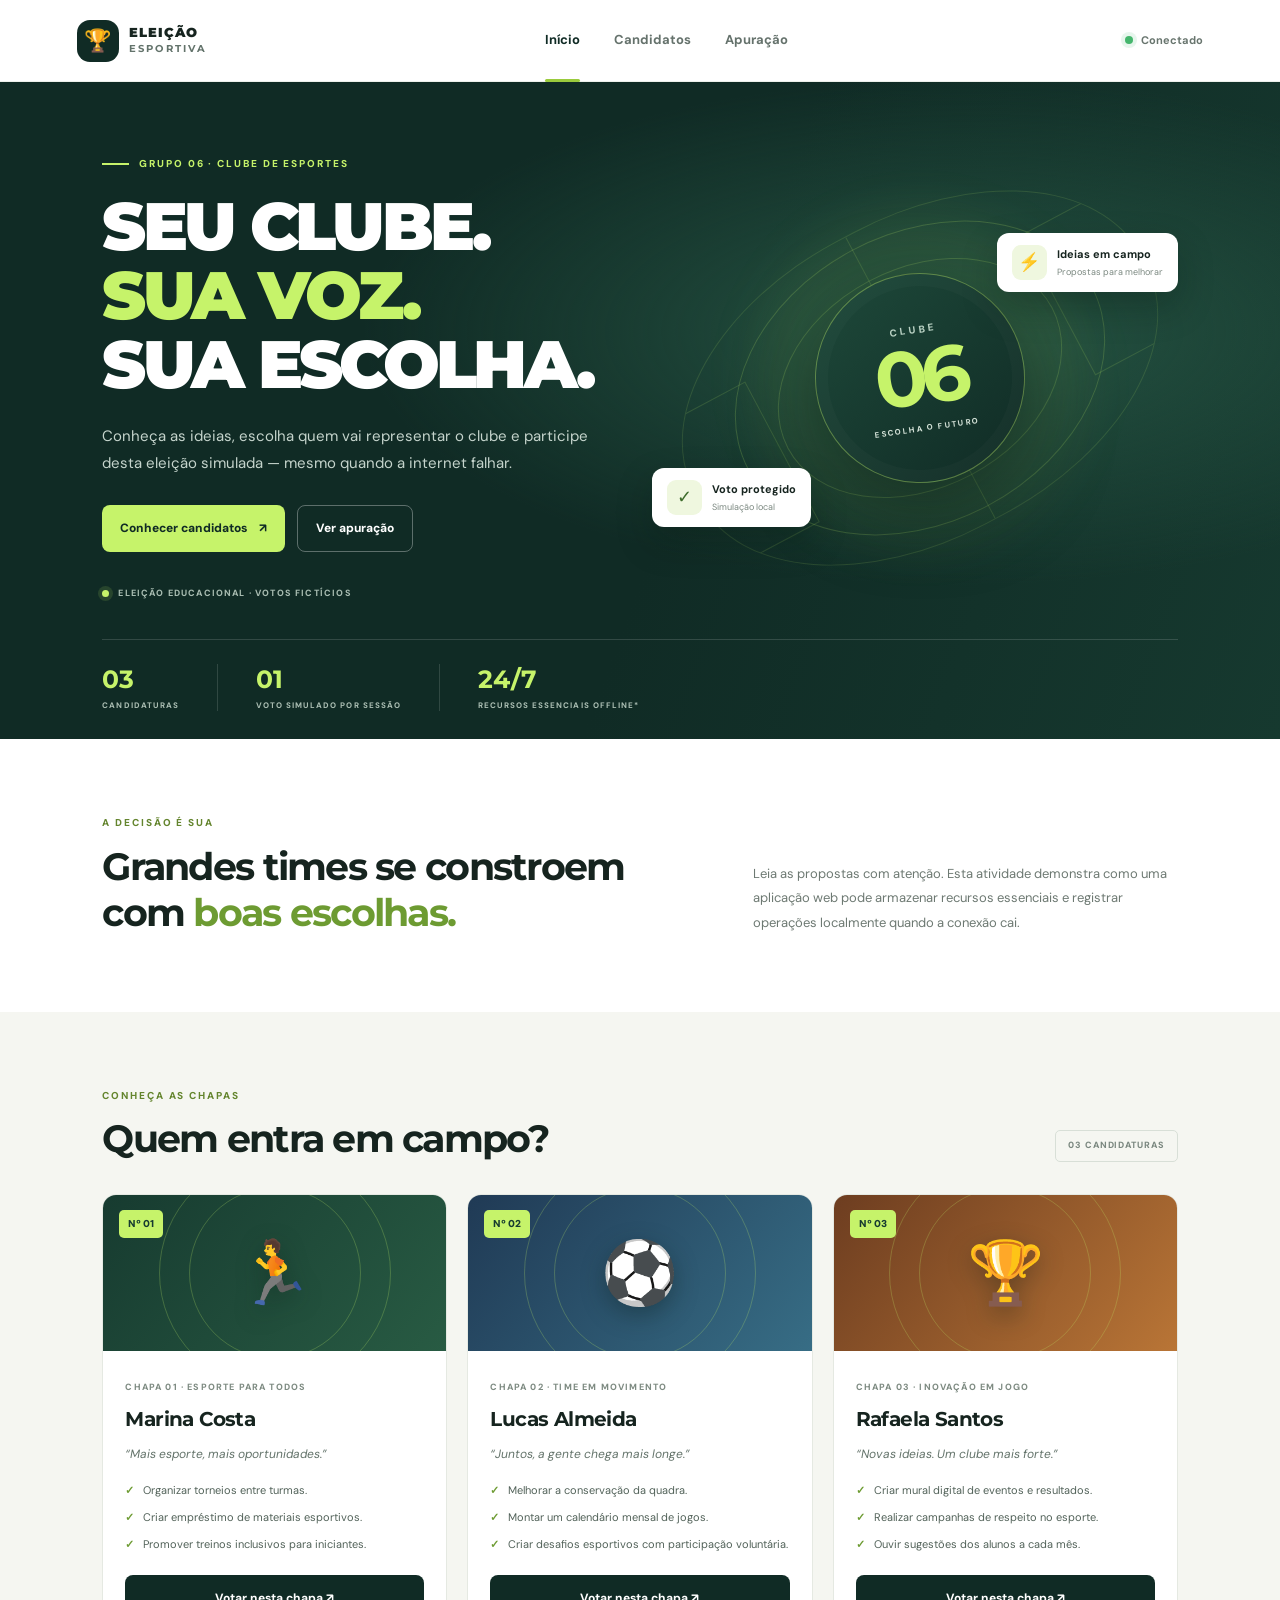
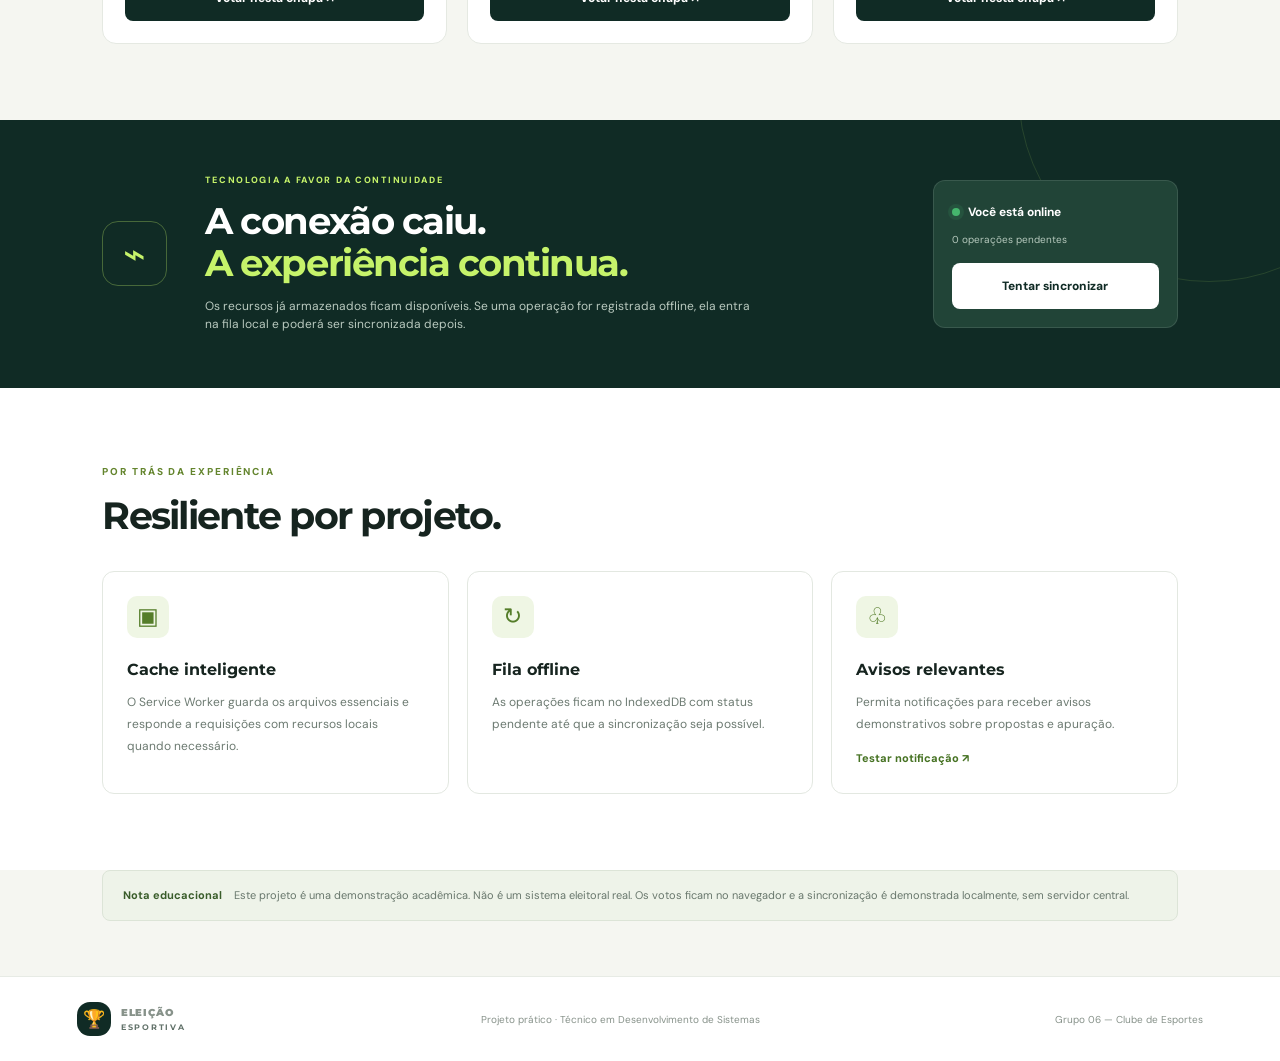
==== index.html @ e19febe4 "Add files via upload" ====
<!doctype html>
<html lang="pt-BR">
<head>
  <meta charset="utf-8">
  <meta name="viewport" content="width=device-width, initial-scale=1">
  <meta name="theme-color" content="#102b25">
  <meta name="description" content="Eleição simulada do Clube de Esportes — projeto educacional offline-first.">
  <title>Eleição Esportiva | Clube de Esportes</title>
  <link rel="icon" href="./assets/icon.svg" type="image/svg+xml">
  <link rel="manifest" href="./manifest.json">
  <link rel="preload" href="./style.css" as="style">
  <link rel="stylesheet" href="./style.css">
  <link rel="dns-prefetch" href="//fonts.googleapis.com">
  <link rel="dns-prefetch" href="//fonts.gstatic.com">
  <link rel="preconnect" href="https://fonts.googleapis.com">
  <link rel="preconnect" href="https://fonts.gstatic.com" crossorigin>
  <link href="https://fonts.googleapis.com/css2?family=DM+Sans:wght@400;500;600;700&family=Montserrat:wght@600;700;800;900&display=swap" rel="stylesheet">
  <link rel="prefetch" href="./resultado.html">
</head>
<body>
  <a class="skip-link" href="#conteudo">Pular para o conteúdo</a>
  <header class="topbar">
    <a class="brand" href="./index.html" aria-label="Eleição Esportiva, início">
      <span class="brand-mark" aria-hidden="true">🏆</span>
      <span><strong>ELEIÇÃO</strong><small>ESPORTIVA</small></span>
    </a>
    <nav class="nav" aria-label="Navegação principal">
      <a class="active" href="./index.html">Início</a>
      <a href="#candidatos">Candidatos</a>
      <a href="./resultado.html">Apuração</a>
    </nav>
    <div class="connection"><span id="connectionDot" class="status-dot"></span><span id="connectionText">Verificando conexão…</span></div>
  </header>

  <main id="conteudo">
    <section class="hero">
      <div class="hero-content">
        <p class="eyebrow"><span class="eyebrow-line"></span> GRUPO 06 · CLUBE DE ESPORTES</p>
        <h1>SEU CLUBE.<br><span>SUA VOZ.</span><br>SUA ESCOLHA.</h1>
        <p class="hero-copy">Conheça as ideias, escolha quem vai representar o clube e participe desta eleição simulada — mesmo quando a internet falhar.</p>
        <div class="hero-actions">
          <a class="button button-primary" href="#candidatos">Conhecer candidatos <span aria-hidden="true">↗</span></a>
          <a class="button button-ghost" href="./resultado.html">Ver apuração</a>
        </div>
        <div class="hero-note"><span class="live-pulse"></span> ELEIÇÃO EDUCACIONAL · VOTOS FICTÍCIOS</div>
      </div>
      <div class="hero-art" aria-label="Ilustração de campo esportivo">
        <div class="art-glow"></div>
        <div class="stadium-ring ring-one"></div><div class="stadium-ring ring-two"></div>
        <div class="stadium-score"><span>CLUBE</span><strong>06</strong><small>ESCOLHA O FUTURO</small></div>
        <div class="floating-card card-top"><span>⚡</span><div><strong>Ideias em campo</strong><small>Propostas para melhorar</small></div></div>
        <div class="floating-card card-bottom"><span>✓</span><div><strong>Voto protegido</strong><small>Simulação local</small></div></div>
        <div class="field-lines"><div class="field-mid"></div><div class="field-circle"></div><div class="field-box left"></div><div class="field-box right"></div></div>
      </div>
      <div class="hero-stats">
        <div><strong>03</strong><span>CANDIDATURAS</span></div>
        <div><strong>01</strong><span>VOTO SIMULADO POR SESSÃO</span></div>
        <div><strong>24/7</strong><span>RECURSOS ESSENCIAIS OFFLINE*</span></div>
      </div>
    </section>

    <section class="section intro-section">
      <div><p class="eyebrow dark-eyebrow">A DECISÃO É SUA</p><h2>Grandes times se constroem<br>com <span>boas escolhas.</span></h2></div>
      <p class="section-copy">Leia as propostas com atenção. Esta atividade demonstra como uma aplicação web pode armazenar recursos essenciais e registrar operações localmente quando a conexão cai.</p>
    </section>

    <section class="section candidates-section" id="candidatos">
      <div class="section-heading">
        <div><p class="eyebrow dark-eyebrow">CONHEÇA AS CHAPAS</p><h2>Quem entra em campo?</h2></div>
        <span class="section-counter">03 CANDIDATURAS</span>
      </div>
      <div id="candidateGrid" class="candidate-grid" aria-live="polite"></div>
    </section>

    <section class="offline-banner">
      <div class="offline-icon">⌁</div>
      <div><p class="eyebrow">TECNOLOGIA A FAVOR DA CONTINUIDADE</p><h2>A conexão caiu.<br><span>A experiência continua.</span></h2><p>Os recursos já armazenados ficam disponíveis. Se uma operação for registrada offline, ela entra na fila local e poderá ser sincronizada depois.</p></div>
      <div class="offline-status-card"><span class="status-dot" id="bannerDot"></span><strong id="bannerStatus">Verificando status</strong><small id="pendingSummary">0 operações pendentes</small><button class="button button-light" id="syncButton" type="button">Tentar sincronizar</button></div>
    </section>

    <section class="section tech-section">
      <div class="section-heading"><div><p class="eyebrow dark-eyebrow">POR TRÁS DA EXPERIÊNCIA</p><h2>Resiliente por projeto.</h2></div></div>
      <div class="tech-grid">
        <article class="tech-card"><span class="tech-icon">▣</span><h3>Cache inteligente</h3><p>O Service Worker guarda os arquivos essenciais e responde a requisições com recursos locais quando necessário.</p></article>
        <article class="tech-card"><span class="tech-icon">↻</span><h3>Fila offline</h3><p>As operações ficam no IndexedDB com status pendente até que a sincronização seja possível.</p></article>
        <article class="tech-card"><span class="tech-icon">♧</span><h3>Avisos relevantes</h3><p>Permita notificações para receber avisos demonstrativos sobre propostas e apuração.</p><button id="notifyButton" class="text-button" type="button">Testar notificação ↗</button></article>
      </div>
    </section>
    <section class="disclaimer"><strong>Nota educacional</strong><span>Este projeto é uma demonstração acadêmica. Não é um sistema eleitoral real. Os votos ficam no navegador e a sincronização é demonstrada localmente, sem servidor central.</span></section>
  </main>

  <footer class="footer"><a class="brand footer-brand" href="./index.html"><span class="brand-mark">🏆</span><span><strong>ELEIÇÃO</strong><small>ESPORTIVA</small></span></a><span>Projeto prático · Técnico em Desenvolvimento de Sistemas</span><span>Grupo 06 — Clube de Esportes</span></footer>

  <dialog id="voteDialog" class="vote-dialog">
    <form method="dialog" class="dialog-close-form"><button class="dialog-x" aria-label="Fechar">×</button></form>
    <div class="dialog-symbol">✓</div><p class="eyebrow dark-eyebrow">CONFIRMAÇÃO DE VOTO</p><h2 id="dialogTitle">Confirmar escolha?</h2><p id="dialogText">Seu voto será registrado nesta simulação.</p>
    <div class="dialog-actions"><button id="confirmVote" class="button button-primary" type="button">Confirmar voto</button><button id="cancelVote" class="button button-outline" type="button">Voltar</button></div>
  </dialog>
  <div id="toast" class="toast" role="status" aria-live="polite"></div>
  <script src="./app.js" defer></script>
</body>
</html>
---- style.css ----
@import url('https://fonts.googleapis.com/css2?family=DM+Sans:wght@400;500;600;700&family=Montserrat:wght@600;700;800;900&display=swap');
:root{--green:#102b25;--green2:#183d32;--lime:#c6f36a;--paper:#f5f6f1;--ink:#16241f;--muted:#66736d;--line:#e1e6df;--white:#fff;--shadow:0 18px 50px rgba(16,43,37,.10)}
*{box-sizing:border-box}html{scroll-behavior:smooth;scroll-padding-top:90px}body{margin:0;background:var(--paper);color:var(--ink);font-family:'DM Sans',Arial,sans-serif;line-height:1.55}a{color:inherit;text-decoration:none}button{font:inherit;cursor:pointer}.skip-link{position:absolute;left:-9999px;top:10px;background:#fff;padding:10px;z-index:100}.skip-link:focus{left:10px}.topbar{height:82px;padding:0 clamp(20px,6vw,88px);display:flex;align-items:center;justify-content:space-between;background:#fff;border-bottom:1px solid #edf0eb;gap:24px}.brand{display:flex;align-items:center;gap:10px;line-height:1.05;flex-shrink:0}.brand-mark{width:42px;height:42px;background:var(--green);color:var(--lime);display:grid;place-items:center;border-radius:13px;font-size:22px}.brand strong,.brand small{display:block;font-family:Montserrat,sans-serif;letter-spacing:.08em}.brand strong{font-size:13px;font-weight:900}.brand small{font-size:10px;font-weight:700;letter-spacing:.22em;color:#63736b;margin-top:4px}.nav{display:flex;align-items:center;gap:34px;color:#65726c;font-size:13px;font-weight:700}.nav a{padding:31px 0;position:relative}.nav a:hover,.nav a.active{color:var(--green)}.nav a.active:after{content:"";position:absolute;bottom:0;left:0;right:0;height:3px;background:#9acb3d;border-radius:3px}.connection{display:flex;align-items:center;gap:8px;color:#68756e;font-size:11px;font-weight:700;white-space:nowrap}.status-dot{width:8px;height:8px;border-radius:50%;background:#9aa69f;display:inline-block}.status-dot.online{background:#45b66d;box-shadow:0 0 0 4px #45b66d20}.status-dot.offline{background:#e7a23b;box-shadow:0 0 0 4px #e7a23b20}.hero{position:relative;overflow:hidden;background:var(--green);color:white;padding:74px clamp(24px,8vw,120px) 0;min-height:615px;display:grid;grid-template-columns:1.04fr .96fr;align-items:center}.hero:before{content:"";position:absolute;inset:0;background:radial-gradient(ellipse at 75% 38%,#255342 0,transparent 44%),linear-gradient(110deg,#102b25 0%,#102b25 54%,#16392f 100%)}.hero-content,.hero-art,.hero-stats{position:relative;z-index:1}.eyebrow{font-size:10px;font-weight:800;letter-spacing:.19em;color:var(--lime);display:flex;align-items:center;gap:10px;margin:0 0 20px}.eyebrow-line{width:27px;height:2px;background:var(--lime)}h1,h2,h3,p{margin-top:0}.hero h1,.results-hero h1{font-family:Montserrat,sans-serif;font-size:clamp(42px,5.2vw,74px);font-weight:900;line-height:1.04;letter-spacing:-.055em;margin:0 0 24px}.hero h1 span,.results-hero h1 span{color:var(--lime)}.hero-copy{max-width:490px;color:#c5d4cc;font-size:15px;line-height:1.8;margin-bottom:28px}.hero-actions{display:flex;gap:12px;flex-wrap:wrap}.button{border:0;border-radius:8px;padding:13px 18px;display:inline-flex;align-items:center;justify-content:center;gap:12px;font-size:12px;font-weight:800;transition:transform .2s,background .2s;min-height:46px}.button:hover{transform:translateY(-2px)}.button-primary{background:var(--lime);color:var(--green)}.button-ghost{border:1px solid #ffffff52;color:white;background:transparent}.button-outline{background:transparent;border:1px solid #cdd6ce;color:var(--green)}.button-light{background:white;color:var(--green);width:100%;margin-top:16px}.hero-note{margin-top:35px;color:#a8bcb1;font-size:9px;font-weight:800;letter-spacing:.13em;display:flex;align-items:center;gap:9px}.live-pulse{width:7px;height:7px;background:var(--lime);border-radius:50%;box-shadow:0 0 0 4px #c6f36a20}.hero-art{height:410px;min-width:0;display:grid;place-items:center}.art-glow{position:absolute;width:330px;height:330px;border-radius:50%;background:#b5e75c13;filter:blur(25px)}.stadium-ring{position:absolute;border:1px solid #c6f36a30;border-radius:50%;transform:rotate(-28deg)}.ring-one{width:390px;height:290px}.ring-two{width:300px;height:220px}.stadium-score{z-index:2;width:210px;height:210px;border-radius:50%;border:1px solid #c6f36a65;background:linear-gradient(145deg,#1e493a,#102b25);box-shadow:0 25px 80px #07171180,inset 0 0 0 12px #ffffff05;display:flex;flex-direction:column;align-items:center;justify-content:center;transform:rotate(-8deg)}.stadium-score span{font-size:10px;letter-spacing:.3em;color:#b9d1c3;font-weight:800}.stadium-score strong{font-family:Montserrat,sans-serif;font-size:78px;line-height:1;color:var(--lime);letter-spacing:-.08em}.stadium-score small{font-size:8px;letter-spacing:.18em;color:#d2e0d6;font-weight:800;margin-top:7px}.field-lines{position:absolute;inset:45px 5px;border:1px solid #c6f36a21;border-radius:48%;transform:rotate(-28deg);overflow:hidden}.field-mid{position:absolute;top:0;bottom:0;left:50%;border-left:1px solid #c6f36a27}.field-circle{position:absolute;width:120px;height:120px;border:1px solid #c6f36a27;border-radius:50%;left:calc(50% - 60px);top:calc(50% - 60px)}.field-box{position:absolute;top:25%;height:50%;width:19%;border:1px solid #c6f36a25}.field-box.left{left:0}.field-box.right{right:0}.floating-card{position:absolute;z-index:3;display:flex;align-items:center;gap:10px;background:#fff;color:var(--ink);padding:12px 15px;border-radius:12px;box-shadow:0 15px 35px #06181045}.floating-card>span{width:35px;height:35px;background:#eff7df;border-radius:9px;display:grid;place-items:center;color:#3c6b2a;font-size:18px}.floating-card strong,.floating-card small{display:block}.floating-card strong{font-size:11px}.floating-card small{font-size:9px;color:#7b8880;margin-top:3px}.card-top{top:60px;right:0}.card-bottom{bottom:56px;left:-10px}.hero-stats{grid-column:1/-1;border-top:1px solid #ffffff24;display:flex;gap:0;margin-top:38px;padding:24px 0 28px}.hero-stats>div{display:flex;flex-direction:column;padding:0 38px;border-right:1px solid #ffffff23}.hero-stats>div:first-child{padding-left:0}.hero-stats>div:last-child{border:0}.hero-stats strong{font-family:Montserrat,sans-serif;font-size:25px;color:var(--lime);line-height:1.2}.hero-stats span{font-size:8px;letter-spacing:.13em;font-weight:800;color:#aabdb2;margin-top:5px}.section{padding:76px clamp(24px,8vw,120px)}.intro-section{display:grid;grid-template-columns:1fr .72fr;gap:60px;align-items:end;background:#fff}.dark-eyebrow{color:#64852e;margin-bottom:13px}.intro-section h2,.section-heading h2,.results-heading h2{font-family:Montserrat,sans-serif;font-size:clamp(28px,3vw,40px);line-height:1.2;letter-spacing:-.045em;margin:0}.intro-section h2 span{color:#6d9b32}.section-copy{font-size:13px;color:#6d7972;line-height:1.9;margin:0;max-width:480px}.candidates-section{background:#f5f6f1}.section-heading{display:flex;justify-content:space-between;align-items:end;gap:20px;margin-bottom:32px}.section-counter{border:1px solid #d8dfd7;padding:8px 12px;border-radius:5px;color:#7a877f;font-size:9px;font-weight:800;letter-spacing:.1em;white-space:nowrap}.candidate-grid{display:grid;grid-template-columns:repeat(3,minmax(0,1fr));gap:20px}.candidate-card{background:#fff;border:1px solid #e5e9e2;border-radius:14px;overflow:hidden;transition:transform .25s,box-shadow .25s}.candidate-card:hover{transform:translateY(-5px);box-shadow:var(--shadow)}.candidate-cover{height:156px;background:linear-gradient(130deg,#173b30,#285b43);position:relative;display:flex;align-items:center;justify-content:center;overflow:hidden}.candidate-cover:before,.candidate-cover:after{content:"";position:absolute;border:1px solid #c6f36a3d;border-radius:50%;width:230px;height:230px}.candidate-cover:after{width:170px;height:170px}.candidate-cover .candidate-number{position:absolute;top:15px;left:16px;background:#c6f36a;color:#173b30;font-size:10px;font-weight:900;padding:6px 9px;border-radius:5px}.candidate-emoji{font-size:62px;z-index:1;filter:drop-shadow(0 8px 12px #07171155)}.candidate-cover.cover-blue{background:linear-gradient(130deg,#203a55,#376d85)}.candidate-cover.cover-orange{background:linear-gradient(130deg,#6d3d20,#b97536)}.candidate-body{padding:22px}.candidate-role{font-size:9px;color:#7e8b82;font-weight:800;letter-spacing:.13em}.candidate-body h3{font-family:Montserrat,sans-serif;font-size:20px;margin:6px 0 10px;letter-spacing:-.03em}.candidate-slogan{font-size:12px;color:#63736a;font-style:italic;margin-bottom:18px}.proposal-list{padding:0;list-style:none;margin:0 0 22px;display:grid;gap:10px}.proposal-list li{font-size:11px;color:#526259;display:flex;gap:9px;align-items:flex-start}.proposal-list li:before{content:"✓";color:#6d9b32;font-weight:900}.vote-button{width:100%;background:var(--green);color:#fff}.vote-button:disabled{background:#dce3dc;color:#758078;cursor:not-allowed;transform:none}.candidate-card.selected{border:2px solid #91c64a}.selected-label{display:none;color:#527c26;font-size:10px;font-weight:800;margin-bottom:10px}.candidate-card.selected .selected-label{display:block}.offline-banner{background:var(--green);color:white;padding:54px clamp(24px,8vw,120px);display:grid;grid-template-columns:75px 1fr 245px;gap:28px;align-items:center;position:relative;overflow:hidden}.offline-banner:after{content:"";position:absolute;width:380px;height:380px;border:1px solid #c6f36a20;border-radius:50%;right:-120px;top:-220px}.offline-icon{width:65px;height:65px;border:1px solid #c6f36a4d;border-radius:16px;display:grid;place-items:center;font-size:38px;color:var(--lime)}.offline-banner .eyebrow{font-size:9px;margin-bottom:12px}.offline-banner h2{font-family:Montserrat,sans-serif;font-size:clamp(25px,3vw,37px);line-height:1.15;letter-spacing:-.04em;margin-bottom:12px}.offline-banner h2 span{color:var(--lime)}.offline-banner p:not(.eyebrow){font-size:12px;color:#b9c9bf;max-width:550px;margin:0}.offline-status-card{position:relative;z-index:1;background:#214437;border:1px solid #ffffff1c;border-radius:12px;padding:18px}.offline-status-card>strong{font-size:12px;margin-left:8px}.offline-status-card small{display:block;color:#b6c9bd;font-size:10px;margin-top:8px}.tech-section{background:#fff}.tech-grid{display:grid;grid-template-columns:repeat(3,minmax(0,1fr));gap:18px;margin-top:30px}.tech-card{border:1px solid #e3e8e1;border-radius:12px;padding:24px}.tech-icon{display:grid;place-items:center;width:42px;height:42px;background:#eff6e4;border-radius:10px;color:#557d2a;font-size:23px;margin-bottom:20px}.tech-card h3{font-family:Montserrat,sans-serif;font-size:16px;margin-bottom:10px}.tech-card p{font-size:12px;color:#6c7a71;line-height:1.8;margin:0}.text-button{padding:14px 0 0;border:0;background:none;color:#477324;font-size:11px;font-weight:800}.disclaimer{margin:0 clamp(24px,8vw,120px) 55px;padding:16px 20px;border:1px solid #dce4d7;background:#eef3e9;border-radius:8px;display:flex;gap:12px;font-size:11px;color:#68776c}.disclaimer strong{color:#395c2a;white-space:nowrap}.footer{background:#fff;border-top:1px solid #e7ebe5;display:flex;justify-content:space-between;align-items:center;padding:25px clamp(20px,6vw,88px);gap:20px;color:#87928a;font-size:10px}.footer-brand .brand-mark{width:34px;height:34px;font-size:18px}.footer-brand strong{font-size:10px}.footer-brand small{font-size:8px}.vote-dialog{border:0;border-radius:18px;padding:36px;max-width:420px;width:calc(100% - 32px);box-shadow:0 30px 100px #07171155;text-align:center}.vote-dialog::backdrop{background:#071711b5;backdrop-filter:blur(4px)}.dialog-close-form{position:absolute;top:12px;right:12px}.dialog-x{border:0;background:#eff2ed;border-radius:50%;width:30px;height:30px;font-size:20px}.dialog-symbol{margin:0 auto 18px;width:55px;height:55px;border-radius:50%;background:#edf6df;color:#568229;display:grid;place-items:center;font-size:28px}.vote-dialog h2{font-family:Montserrat,sans-serif;font-size:24px;line-height:1.2;margin-bottom:10px}.vote-dialog>p:not(.eyebrow){color:#6a786f;font-size:13px}.dialog-actions{display:grid;gap:10px;margin-top:24px}.toast{position:fixed;z-index:50;bottom:22px;left:50%;transform:translate(-50%,20px);opacity:0;pointer-events:none;max-width:calc(100% - 32px);padding:13px 18px;border-radius:10px;background:#122f25;color:white;box-shadow:0 12px 40px #07171135;font-size:12px;font-weight:700;transition:.25s}.toast.show{opacity:1;transform:translate(-50%,0)}.results-page{min-height:65vh}.results-hero{padding:75px clamp(24px,8vw,120px) 56px;background:var(--green);color:white;position:relative;overflow:hidden}.results-hero:after{content:"";position:absolute;width:460px;height:460px;border:1px solid #c6f36a20;border-radius:50%;right:8%;top:-300px;box-shadow:0 0 0 50px #c6f36a08,0 0 0 100px #c6f36a05}.results-hero h1{font-size:clamp(39px,5vw,64px);position:relative;z-index:1}.results-hero>p:not(.eyebrow){color:#c0d1c6;font-size:14px}.results-meta{display:flex;gap:15px;align-items:center;color:#a9bdb0;font-size:10px;margin-top:24px}.meta-pill{background:#294c3c;padding:7px 10px;border-radius:5px;color:var(--lime);font-weight:800;letter-spacing:.1em}.results-section{padding-top:48px}.results-overview{display:grid;grid-template-columns:repeat(3,minmax(0,1fr));gap:16px;margin-bottom:54px}.overview-card{padding:23px;border:1px solid #e1e7df;border-radius:12px;background:#fff;display:flex;flex-direction:column}.overview-label{font-size:9px;font-weight:800;color:#77857b;letter-spacing:.08em}.overview-card strong{font-family:Montserrat,sans-serif;font-size:34px;line-height:1.2;margin:10px 0 5px}.overview-card small{font-size:10px;color:#8b968e}.results-heading{display:flex;align-items:end;justify-content:space-between;margin-bottom:25px;gap:15px}.results-list{display:grid;gap:13px}.result-row{background:#fff;border:1px solid #e2e8e0;border-radius:12px;padding:20px}.result-row-top{display:flex;justify-content:space-between;gap:15px;align-items:center}.result-name{font-family:Montserrat,sans-serif;font-size:15px;font-weight:800}.result-number{font-size:10px;color:#718076;margin-top:3px}.result-count{text-align:right;font-family:Montserrat,sans-serif;font-size:20px;font-weight:900}.result-count small{display:block;font:700 10px 'DM Sans',sans-serif;color:#7b887e}.progress-track{height:8px;background:#edf0e9;border-radius:20px;margin-top:15px;overflow:hidden}.progress-fill{height:100%;background:#91bf4a;border-radius:20px;transition:width .4s}.result-row:nth-child(2) .progress-fill{background:#6e9bb4}.result-row:nth-child(3) .progress-fill{background:#d59b59}.results-note{margin-top:24px;display:flex;gap:12px;background:#eef3e9;border:1px solid #dce5d5;padding:16px;border-radius:8px;color:#68776c;font-size:11px}.results-note span{font-size:18px;color:#5c842e}.results-note p{margin:0}.results-actions{display:flex;gap:12px;margin-top:25px;flex-wrap:wrap}
@media(max-width:900px){.topbar{padding:0 22px}.nav{gap:18px}.hero{padding:55px 35px 0;grid-template-columns:1fr  .8fr}.hero-art{transform:scale(.86)}.hero-stats>div{padding:0 22px}.section{padding:60px 35px}.offline-banner{padding:45px 35px;grid-template-columns:60px 1fr 220px;gap:18px}.disclaimer{margin-left:35px;margin-right:35px}.footer{padding:24px 22px}.connection{font-size:0}.connection .status-dot{width:10px;height:10px}.candidate-grid{gap:12px}.candidate-body{padding:17px}}
@media(max-width:650px){.topbar{height:70px;gap:10px}.brand-mark{width:36px;height:36px}.nav{gap:12px;font-size:10px}.nav a{padding:26px 0}.connection{display:none}.hero{display:block;padding:52px 24px 0;min-height:auto}.hero h1{font-size:clamp(42px,12vw,60px)}.hero-copy{font-size:13px}.hero-art{height:280px;margin:5px 0 0;transform:scale(.82)}.stadium-score{width:175px;height:175px}.stadium-score strong{font-size:65px}.ring-one{width:300px;height:230px}.ring-two{width:245px;height:180px}.card-top{right:-3px;top:25px}.card-bottom{left:-4px;bottom:18px}.hero-stats{margin-top:20px;padding:20px 0;justify-content:space-between}.hero-stats>div{padding:0 10px;flex:1}.hero-stats>div:first-child{padding-left:0}.hero-stats strong{font-size:20px}.hero-stats span{font-size:7px;line-height:1.5}.section{padding:48px 22px}.intro-section{display:block}.intro-section h2{font-size:30px}.section-copy{margin-top:20px}.section-heading{align-items:start;flex-direction:column}.section-counter{display:none}.candidate-grid{grid-template-columns:1fr;gap:16px}.candidate-cover{height:140px}.candidate-body{padding:22px}.offline-banner{padding:40px 22px;grid-template-columns:1fr;gap:20px}.offline-icon{width:52px;height:52px}.offline-status-card{max-width:none}.tech-grid{grid-template-columns:1fr}.tech-card{padding:22px}.disclaimer{margin:0 22px 35px;display:block}.disclaimer strong{display:block;margin-bottom:6px}.footer{align-items:flex-start;flex-direction:column;gap:12px}.results-hero{padding:55px 22px 40px}.results-hero h1{font-size:clamp(36px,10vw,52px)}.results-section{padding-top:35px}.results-overview{grid-template-columns:1fr;gap:10px;margin-bottom:40px}.overview-card{padding:17px}.overview-card strong{font-size:29px}.results-heading{align-items:start;flex-direction:column}.result-row{padding:16px}.result-name{font-size:13px}.result-count{font-size:18px}.vote-dialog{padding:30px 23px}}
@media(prefers-reduced-motion:reduce){*,*:before,*:after{scroll-behavior:auto!important;transition:none!important;animation:none!important}}
---- style.css ----
@import url('https://fonts.googleapis.com/css2?family=DM+Sans:wght@400;500;600;700&family=Montserrat:wght@600;700;800;900&display=swap');
:root{--green:#102b25;--green2:#183d32;--lime:#c6f36a;--paper:#f5f6f1;--ink:#16241f;--muted:#66736d;--line:#e1e6df;--white:#fff;--shadow:0 18px 50px rgba(16,43,37,.10)}
*{box-sizing:border-box}html{scroll-behavior:smooth;scroll-padding-top:90px}body{margin:0;background:var(--paper);color:var(--ink);font-family:'DM Sans',Arial,sans-serif;line-height:1.55}a{color:inherit;text-decoration:none}button{font:inherit;cursor:pointer}.skip-link{position:absolute;left:-9999px;top:10px;background:#fff;padding:10px;z-index:100}.skip-link:focus{left:10px}.topbar{height:82px;padding:0 clamp(20px,6vw,88px);display:flex;align-items:center;justify-content:space-between;background:#fff;border-bottom:1px solid #edf0eb;gap:24px}.brand{display:flex;align-items:center;gap:10px;line-height:1.05;flex-shrink:0}.brand-mark{width:42px;height:42px;background:var(--green);color:var(--lime);display:grid;place-items:center;border-radius:13px;font-size:22px}.brand strong,.brand small{display:block;font-family:Montserrat,sans-serif;letter-spacing:.08em}.brand strong{font-size:13px;font-weight:900}.brand small{font-size:10px;font-weight:700;letter-spacing:.22em;color:#63736b;margin-top:4px}.nav{display:flex;align-items:center;gap:34px;color:#65726c;font-size:13px;font-weight:700}.nav a{padding:31px 0;position:relative}.nav a:hover,.nav a.active{color:var(--green)}.nav a.active:after{content:"";position:absolute;bottom:0;left:0;right:0;height:3px;background:#9acb3d;border-radius:3px}.connection{display:flex;align-items:center;gap:8px;color:#68756e;font-size:11px;font-weight:700;white-space:nowrap}.status-dot{width:8px;height:8px;border-radius:50%;background:#9aa69f;display:inline-block}.status-dot.online{background:#45b66d;box-shadow:0 0 0 4px #45b66d20}.status-dot.offline{background:#e7a23b;box-shadow:0 0 0 4px #e7a23b20}.hero{position:relative;overflow:hidden;background:var(--green);color:white;padding:74px clamp(24px,8vw,120px) 0;min-height:615px;display:grid;grid-template-columns:1.04fr .96fr;align-items:center}.hero:before{content:"";position:absolute;inset:0;background:radial-gradient(ellipse at 75% 38%,#255342 0,transparent 44%),linear-gradient(110deg,#102b25 0%,#102b25 54%,#16392f 100%)}.hero-content,.hero-art,.hero-stats{position:relative;z-index:1}.eyebrow{font-size:10px;font-weight:800;letter-spacing:.19em;color:var(--lime);display:flex;align-items:center;gap:10px;margin:0 0 20px}.eyebrow-line{width:27px;height:2px;background:var(--lime)}h1,h2,h3,p{margin-top:0}.hero h1,.results-hero h1{font-family:Montserrat,sans-serif;font-size:clamp(42px,5.2vw,74px);font-weight:900;line-height:1.04;letter-spacing:-.055em;margin:0 0 24px}.hero h1 span,.results-hero h1 span{color:var(--lime)}.hero-copy{max-width:490px;color:#c5d4cc;font-size:15px;line-height:1.8;margin-bottom:28px}.hero-actions{display:flex;gap:12px;flex-wrap:wrap}.button{border:0;border-radius:8px;padding:13px 18px;display:inline-flex;align-items:center;justify-content:center;gap:12px;font-size:12px;font-weight:800;transition:transform .2s,background .2s;min-height:46px}.button:hover{transform:translateY(-2px)}.button-primary{background:var(--lime);color:var(--green)}.button-ghost{border:1px solid #ffffff52;color:white;background:transparent}.button-outline{background:transparent;border:1px solid #cdd6ce;color:var(--green)}.button-light{background:white;color:var(--green);width:100%;margin-top:16px}.hero-note{margin-top:35px;color:#a8bcb1;font-size:9px;font-weight:800;letter-spacing:.13em;display:flex;align-items:center;gap:9px}.live-pulse{width:7px;height:7px;background:var(--lime);border-radius:50%;box-shadow:0 0 0 4px #c6f36a20}.hero-art{height:410px;min-width:0;display:grid;place-items:center}.art-glow{position:absolute;width:330px;height:330px;border-radius:50%;background:#b5e75c13;filter:blur(25px)}.stadium-ring{position:absolute;border:1px solid #c6f36a30;border-radius:50%;transform:rotate(-28deg)}.ring-one{width:390px;height:290px}.ring-two{width:300px;height:220px}.stadium-score{z-index:2;width:210px;height:210px;border-radius:50%;border:1px solid #c6f36a65;background:linear-gradient(145deg,#1e493a,#102b25);box-shadow:0 25px 80px #07171180,inset 0 0 0 12px #ffffff05;display:flex;flex-direction:column;align-items:center;justify-content:center;transform:rotate(-8deg)}.stadium-score span{font-size:10px;letter-spacing:.3em;color:#b9d1c3;font-weight:800}.stadium-score strong{font-family:Montserrat,sans-serif;font-size:78px;line-height:1;color:var(--lime);letter-spacing:-.08em}.stadium-score small{font-size:8px;letter-spacing:.18em;color:#d2e0d6;font-weight:800;margin-top:7px}.field-lines{position:absolute;inset:45px 5px;border:1px solid #c6f36a21;border-radius:48%;transform:rotate(-28deg);overflow:hidden}.field-mid{position:absolute;top:0;bottom:0;left:50%;border-left:1px solid #c6f36a27}.field-circle{position:absolute;width:120px;height:120px;border:1px solid #c6f36a27;border-radius:50%;left:calc(50% - 60px);top:calc(50% - 60px)}.field-box{position:absolute;top:25%;height:50%;width:19%;border:1px solid #c6f36a25}.field-box.left{left:0}.field-box.right{right:0}.floating-card{position:absolute;z-index:3;display:flex;align-items:center;gap:10px;background:#fff;color:var(--ink);padding:12px 15px;border-radius:12px;box-shadow:0 15px 35px #06181045}.floating-card>span{width:35px;height:35px;background:#eff7df;border-radius:9px;display:grid;place-items:center;color:#3c6b2a;font-size:18px}.floating-card strong,.floating-card small{display:block}.floating-card strong{font-size:11px}.floating-card small{font-size:9px;color:#7b8880;margin-top:3px}.card-top{top:60px;right:0}.card-bottom{bottom:56px;left:-10px}.hero-stats{grid-column:1/-1;border-top:1px solid #ffffff24;display:flex;gap:0;margin-top:38px;padding:24px 0 28px}.hero-stats>div{display:flex;flex-direction:column;padding:0 38px;border-right:1px solid #ffffff23}.hero-stats>div:first-child{padding-left:0}.hero-stats>div:last-child{border:0}.hero-stats strong{font-family:Montserrat,sans-serif;font-size:25px;color:var(--lime);line-height:1.2}.hero-stats span{font-size:8px;letter-spacing:.13em;font-weight:800;color:#aabdb2;margin-top:5px}.section{padding:76px clamp(24px,8vw,120px)}.intro-section{display:grid;grid-template-columns:1fr .72fr;gap:60px;align-items:end;background:#fff}.dark-eyebrow{color:#64852e;margin-bottom:13px}.intro-section h2,.section-heading h2,.results-heading h2{font-family:Montserrat,sans-serif;font-size:clamp(28px,3vw,40px);line-height:1.2;letter-spacing:-.045em;margin:0}.intro-section h2 span{color:#6d9b32}.section-copy{font-size:13px;color:#6d7972;line-height:1.9;margin:0;max-width:480px}.candidates-section{background:#f5f6f1}.section-heading{display:flex;justify-content:space-between;align-items:end;gap:20px;margin-bottom:32px}.section-counter{border:1px solid #d8dfd7;padding:8px 12px;border-radius:5px;color:#7a877f;font-size:9px;font-weight:800;letter-spacing:.1em;white-space:nowrap}.candidate-grid{display:grid;grid-template-columns:repeat(3,minmax(0,1fr));gap:20px}.candidate-card{background:#fff;border:1px solid #e5e9e2;border-radius:14px;overflow:hidden;transition:transform .25s,box-shadow .25s}.candidate-card:hover{transform:translateY(-5px);box-shadow:var(--shadow)}.candidate-cover{height:156px;background:linear-gradient(130deg,#173b30,#285b43);position:relative;display:flex;align-items:center;justify-content:center;overflow:hidden}.candidate-cover:before,.candidate-cover:after{content:"";position:absolute;border:1px solid #c6f36a3d;border-radius:50%;width:230px;height:230px}.candidate-cover:after{width:170px;height:170px}.candidate-cover .candidate-number{position:absolute;top:15px;left:16px;background:#c6f36a;color:#173b30;font-size:10px;font-weight:900;padding:6px 9px;border-radius:5px}.candidate-emoji{font-size:62px;z-index:1;filter:drop-shadow(0 8px 12px #07171155)}.candidate-cover.cover-blue{background:linear-gradient(130deg,#203a55,#376d85)}.candidate-cover.cover-orange{background:linear-gradient(130deg,#6d3d20,#b97536)}.candidate-body{padding:22px}.candidate-role{font-size:9px;color:#7e8b82;font-weight:800;letter-spacing:.13em}.candidate-body h3{font-family:Montserrat,sans-serif;font-size:20px;margin:6px 0 10px;letter-spacing:-.03em}.candidate-slogan{font-size:12px;color:#63736a;font-style:italic;margin-bottom:18px}.proposal-list{padding:0;list-style:none;margin:0 0 22px;display:grid;gap:10px}.proposal-list li{font-size:11px;color:#526259;display:flex;gap:9px;align-items:flex-start}.proposal-list li:before{content:"✓";color:#6d9b32;font-weight:900}.vote-button{width:100%;background:var(--green);color:#fff}.vote-button:disabled{background:#dce3dc;color:#758078;cursor:not-allowed;transform:none}.candidate-card.selected{border:2px solid #91c64a}.selected-label{display:none;color:#527c26;font-size:10px;font-weight:800;margin-bottom:10px}.candidate-card.selected .selected-label{display:block}.offline-banner{background:var(--green);color:white;padding:54px clamp(24px,8vw,120px);display:grid;grid-template-columns:75px 1fr 245px;gap:28px;align-items:center;position:relative;overflow:hidden}.offline-banner:after{content:"";position:absolute;width:380px;height:380px;border:1px solid #c6f36a20;border-radius:50%;right:-120px;top:-220px}.offline-icon{width:65px;height:65px;border:1px solid #c6f36a4d;border-radius:16px;display:grid;place-items:center;font-size:38px;color:var(--lime)}.offline-banner .eyebrow{font-size:9px;margin-bottom:12px}.offline-banner h2{font-family:Montserrat,sans-serif;font-size:clamp(25px,3vw,37px);line-height:1.15;letter-spacing:-.04em;margin-bottom:12px}.offline-banner h2 span{color:var(--lime)}.offline-banner p:not(.eyebrow){font-size:12px;color:#b9c9bf;max-width:550px;margin:0}.offline-status-card{position:relative;z-index:1;background:#214437;border:1px solid #ffffff1c;border-radius:12px;padding:18px}.offline-status-card>strong{font-size:12px;margin-left:8px}.offline-status-card small{display:block;color:#b6c9bd;font-size:10px;margin-top:8px}.tech-section{background:#fff}.tech-grid{display:grid;grid-template-columns:repeat(3,minmax(0,1fr));gap:18px;margin-top:30px}.tech-card{border:1px solid #e3e8e1;border-radius:12px;padding:24px}.tech-icon{display:grid;place-items:center;width:42px;height:42px;background:#eff6e4;border-radius:10px;color:#557d2a;font-size:23px;margin-bottom:20px}.tech-card h3{font-family:Montserrat,sans-serif;font-size:16px;margin-bottom:10px}.tech-card p{font-size:12px;color:#6c7a71;line-height:1.8;margin:0}.text-button{padding:14px 0 0;border:0;background:none;color:#477324;font-size:11px;font-weight:800}.disclaimer{margin:0 clamp(24px,8vw,120px) 55px;padding:16px 20px;border:1px solid #dce4d7;background:#eef3e9;border-radius:8px;display:flex;gap:12px;font-size:11px;color:#68776c}.disclaimer strong{color:#395c2a;white-space:nowrap}.footer{background:#fff;border-top:1px solid #e7ebe5;display:flex;justify-content:space-between;align-items:center;padding:25px clamp(20px,6vw,88px);gap:20px;color:#87928a;font-size:10px}.footer-brand .brand-mark{width:34px;height:34px;font-size:18px}.footer-brand strong{font-size:10px}.footer-brand small{font-size:8px}.vote-dialog{border:0;border-radius:18px;padding:36px;max-width:420px;width:calc(100% - 32px);box-shadow:0 30px 100px #07171155;text-align:center}.vote-dialog::backdrop{background:#071711b5;backdrop-filter:blur(4px)}.dialog-close-form{position:absolute;top:12px;right:12px}.dialog-x{border:0;background:#eff2ed;border-radius:50%;width:30px;height:30px;font-size:20px}.dialog-symbol{margin:0 auto 18px;width:55px;height:55px;border-radius:50%;background:#edf6df;color:#568229;display:grid;place-items:center;font-size:28px}.vote-dialog h2{font-family:Montserrat,sans-serif;font-size:24px;line-height:1.2;margin-bottom:10px}.vote-dialog>p:not(.eyebrow){color:#6a786f;font-size:13px}.dialog-actions{display:grid;gap:10px;margin-top:24px}.toast{position:fixed;z-index:50;bottom:22px;left:50%;transform:translate(-50%,20px);opacity:0;pointer-events:none;max-width:calc(100% - 32px);padding:13px 18px;border-radius:10px;background:#122f25;color:white;box-shadow:0 12px 40px #07171135;font-size:12px;font-weight:700;transition:.25s}.toast.show{opacity:1;transform:translate(-50%,0)}.results-page{min-height:65vh}.results-hero{padding:75px clamp(24px,8vw,120px) 56px;background:var(--green);color:white;position:relative;overflow:hidden}.results-hero:after{content:"";position:absolute;width:460px;height:460px;border:1px solid #c6f36a20;border-radius:50%;right:8%;top:-300px;box-shadow:0 0 0 50px #c6f36a08,0 0 0 100px #c6f36a05}.results-hero h1{font-size:clamp(39px,5vw,64px);position:relative;z-index:1}.results-hero>p:not(.eyebrow){color:#c0d1c6;font-size:14px}.results-meta{display:flex;gap:15px;align-items:center;color:#a9bdb0;font-size:10px;margin-top:24px}.meta-pill{background:#294c3c;padding:7px 10px;border-radius:5px;color:var(--lime);font-weight:800;letter-spacing:.1em}.results-section{padding-top:48px}.results-overview{display:grid;grid-template-columns:repeat(3,minmax(0,1fr));gap:16px;margin-bottom:54px}.overview-card{padding:23px;border:1px solid #e1e7df;border-radius:12px;background:#fff;display:flex;flex-direction:column}.overview-label{font-size:9px;font-weight:800;color:#77857b;letter-spacing:.08em}.overview-card strong{font-family:Montserrat,sans-serif;font-size:34px;line-height:1.2;margin:10px 0 5px}.overview-card small{font-size:10px;color:#8b968e}.results-heading{display:flex;align-items:end;justify-content:space-between;margin-bottom:25px;gap:15px}.results-list{display:grid;gap:13px}.result-row{background:#fff;border:1px solid #e2e8e0;border-radius:12px;padding:20px}.result-row-top{display:flex;justify-content:space-between;gap:15px;align-items:center}.result-name{font-family:Montserrat,sans-serif;font-size:15px;font-weight:800}.result-number{font-size:10px;color:#718076;margin-top:3px}.result-count{text-align:right;font-family:Montserrat,sans-serif;font-size:20px;font-weight:900}.result-count small{display:block;font:700 10px 'DM Sans',sans-serif;color:#7b887e}.progress-track{height:8px;background:#edf0e9;border-radius:20px;margin-top:15px;overflow:hidden}.progress-fill{height:100%;background:#91bf4a;border-radius:20px;transition:width .4s}.result-row:nth-child(2) .progress-fill{background:#6e9bb4}.result-row:nth-child(3) .progress-fill{background:#d59b59}.results-note{margin-top:24px;display:flex;gap:12px;background:#eef3e9;border:1px solid #dce5d5;padding:16px;border-radius:8px;color:#68776c;font-size:11px}.results-note span{font-size:18px;color:#5c842e}.results-note p{margin:0}.results-actions{display:flex;gap:12px;margin-top:25px;flex-wrap:wrap}
@media(max-width:900px){.topbar{padding:0 22px}.nav{gap:18px}.hero{padding:55px 35px 0;grid-template-columns:1fr  .8fr}.hero-art{transform:scale(.86)}.hero-stats>div{padding:0 22px}.section{padding:60px 35px}.offline-banner{padding:45px 35px;grid-template-columns:60px 1fr 220px;gap:18px}.disclaimer{margin-left:35px;margin-right:35px}.footer{padding:24px 22px}.connection{font-size:0}.connection .status-dot{width:10px;height:10px}.candidate-grid{gap:12px}.candidate-body{padding:17px}}
@media(max-width:650px){.topbar{height:70px;gap:10px}.brand-mark{width:36px;height:36px}.nav{gap:12px;font-size:10px}.nav a{padding:26px 0}.connection{display:none}.hero{display:block;padding:52px 24px 0;min-height:auto}.hero h1{font-size:clamp(42px,12vw,60px)}.hero-copy{font-size:13px}.hero-art{height:280px;margin:5px 0 0;transform:scale(.82)}.stadium-score{width:175px;height:175px}.stadium-score strong{font-size:65px}.ring-one{width:300px;height:230px}.ring-two{width:245px;height:180px}.card-top{right:-3px;top:25px}.card-bottom{left:-4px;bottom:18px}.hero-stats{margin-top:20px;padding:20px 0;justify-content:space-between}.hero-stats>div{padding:0 10px;flex:1}.hero-stats>div:first-child{padding-left:0}.hero-stats strong{font-size:20px}.hero-stats span{font-size:7px;line-height:1.5}.section{padding:48px 22px}.intro-section{display:block}.intro-section h2{font-size:30px}.section-copy{margin-top:20px}.section-heading{align-items:start;flex-direction:column}.section-counter{display:none}.candidate-grid{grid-template-columns:1fr;gap:16px}.candidate-cover{height:140px}.candidate-body{padding:22px}.offline-banner{padding:40px 22px;grid-template-columns:1fr;gap:20px}.offline-icon{width:52px;height:52px}.offline-status-card{max-width:none}.tech-grid{grid-template-columns:1fr}.tech-card{padding:22px}.disclaimer{margin:0 22px 35px;display:block}.disclaimer strong{display:block;margin-bottom:6px}.footer{align-items:flex-start;flex-direction:column;gap:12px}.results-hero{padding:55px 22px 40px}.results-hero h1{font-size:clamp(36px,10vw,52px)}.results-section{padding-top:35px}.results-overview{grid-template-columns:1fr;gap:10px;margin-bottom:40px}.overview-card{padding:17px}.overview-card strong{font-size:29px}.results-heading{align-items:start;flex-direction:column}.result-row{padding:16px}.result-name{font-size:13px}.result-count{font-size:18px}.vote-dialog{padding:30px 23px}}
@media(prefers-reduced-motion:reduce){*,*:before,*:after{scroll-behavior:auto!important;transition:none!important;animation:none!important}}
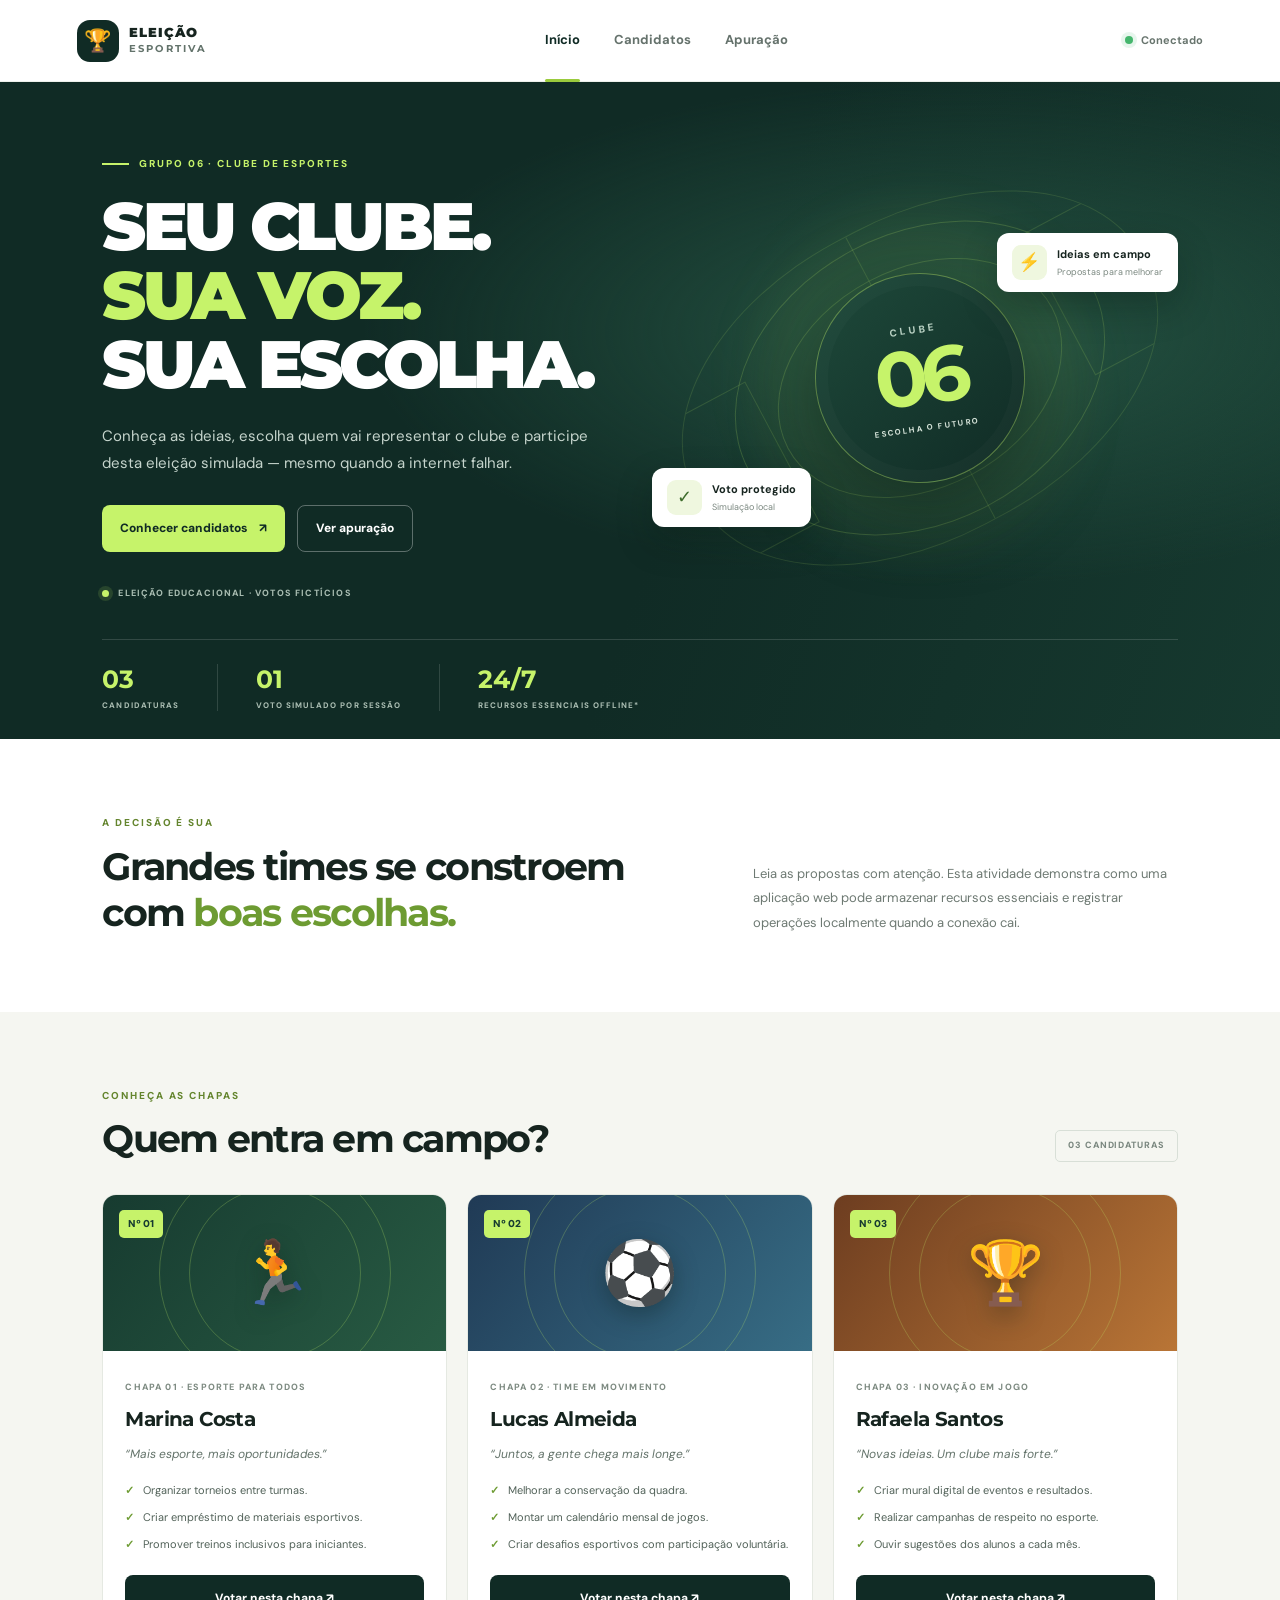
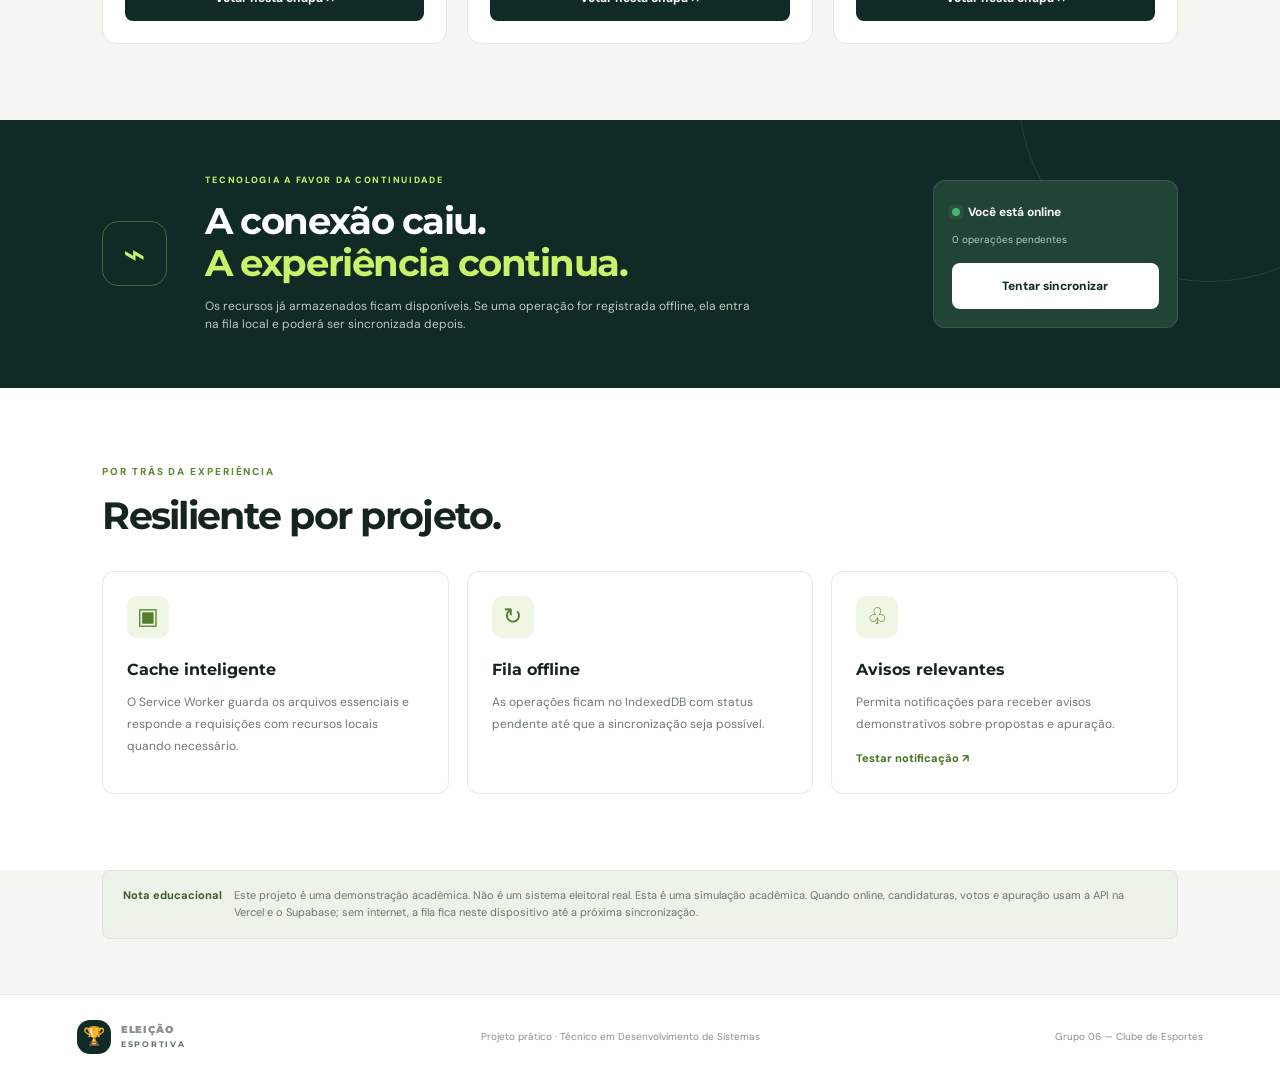
==== commit f1e17cfe: "Add files via upload" ====
--- a/index.html
+++ b/index.html
@@ -86,7 +86,7 @@
         <article class="tech-card"><span class="tech-icon">♧</span><h3>Avisos relevantes</h3><p>Permita notificações para receber avisos demonstrativos sobre propostas e apuração.</p><button id="notifyButton" class="text-button" type="button">Testar notificação ↗</button></article>
       </div>
     </section>
-    <section class="disclaimer"><strong>Nota educacional</strong><span>Este projeto é uma demonstração acadêmica. Não é um sistema eleitoral real. Os votos ficam no navegador e a sincronização é demonstrada localmente, sem servidor central.</span></section>
+    <section class="disclaimer"><strong>Nota educacional</strong><span>Este projeto é uma demonstração acadêmica. Não é um sistema eleitoral real. Esta é uma simulação acadêmica. Quando online, candidaturas, votos e apuração usam a API na Vercel e o Supabase; sem internet, a fila fica neste dispositivo até a próxima sincronização.</span></section>
   </main>
 
   <footer class="footer"><a class="brand footer-brand" href="./index.html"><span class="brand-mark">🏆</span><span><strong>ELEIÇÃO</strong><small>ESPORTIVA</small></span></a><span>Projeto prático · Técnico em Desenvolvimento de Sistemas</span><span>Grupo 06 — Clube de Esportes</span></footer>
